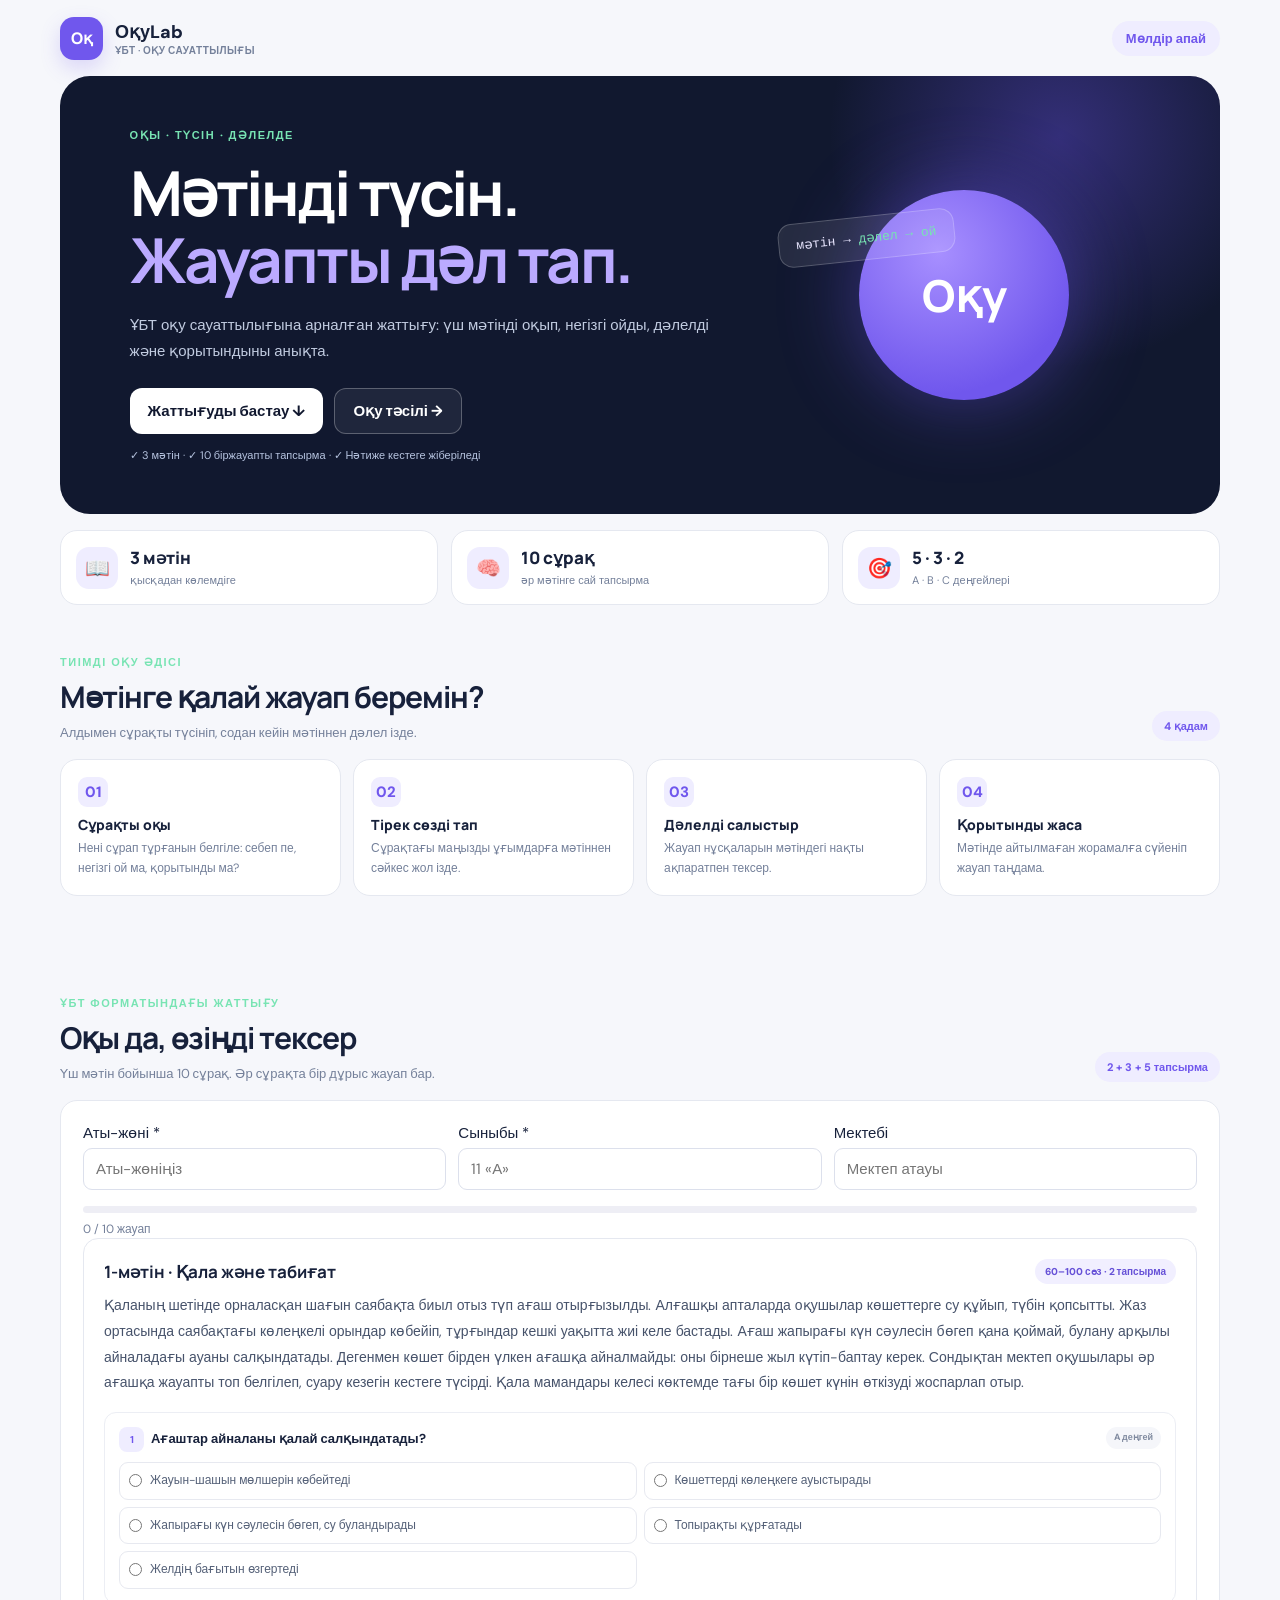
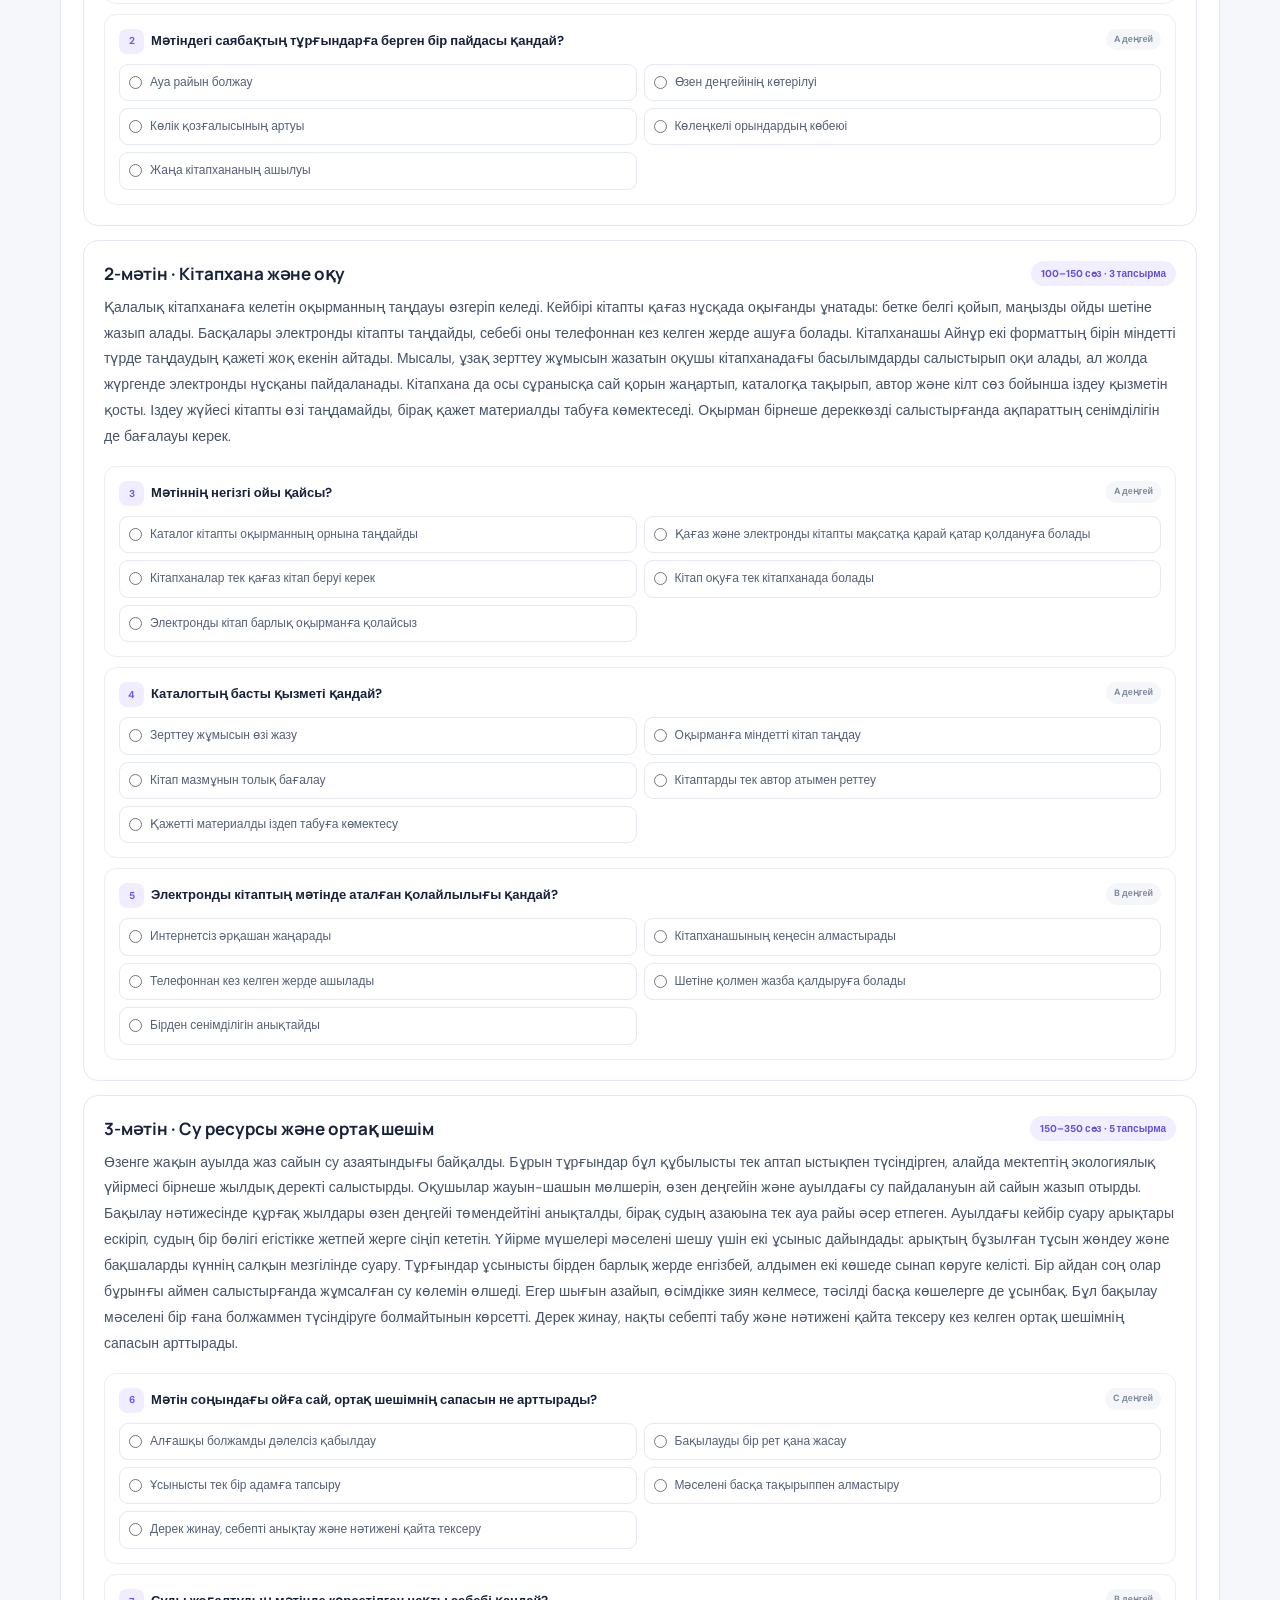
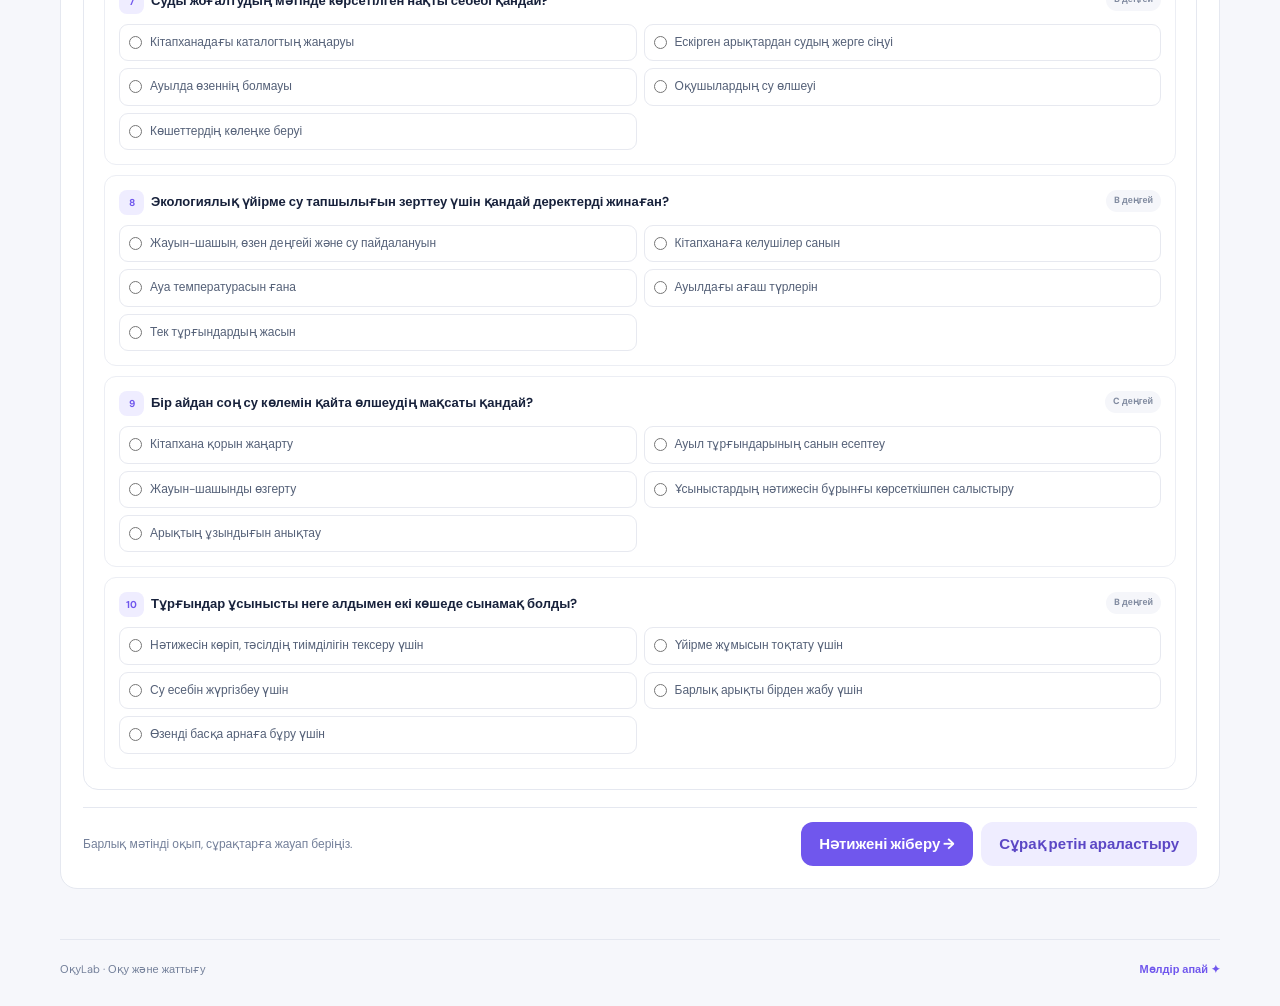
==== oku-sauattylygy/index.html @ bc7b70bd "Add a separate reading literacy prep page" ====
<!doctype html>
<html lang="kk">
<head>
<meta charset="utf-8"><meta name="viewport" content="width=device-width,initial-scale=1">
<meta name="theme-color" content="#11182f">
<title>ОқуLab — Оқу сауаттылығы</title>
<style>
@import url('https://fonts.googleapis.com/css2?family=DM+Sans:wght@400;500;600;700&family=Manrope:wght@500;600;700;800&display=swap');
:root{--ink:#17213b;--muted:#74809a;--purple:#7057ed;--lav:#bbaaff;--mint:#78e4b3;--dark:#11182f;--line:#e5e8f0;--bg:#f6f7fb;--white:#fff}
*{box-sizing:border-box}html{scroll-behavior:smooth;scroll-padding-top:85px}body{margin:0;background:var(--bg);color:var(--ink);font:15px 'DM Sans',Arial,sans-serif}button,input{font:inherit}button{cursor:pointer}.wrap{width:min(1160px,calc(100% - 36px));margin:auto}
header{height:76px;display:flex;align-items:center;justify-content:space-between;gap:20px}.brand{display:flex;align-items:center;gap:12px;font-weight:800;font-size:18px}.brand-mark{width:43px;height:43px;display:grid;place-items:center;border-radius:14px;background:var(--purple);color:white;font:800 16px Manrope;box-shadow:0 8px 20px #7057ed35}.brand small{display:block;color:var(--muted);font-size:10px;font-weight:600;letter-spacing:.5px}.teacher{color:var(--purple);font-weight:800;font-size:13px;padding:9px 14px;border-radius:24px;background:#efedff}
.hero{background:var(--dark);color:white;border-radius:30px;padding:52px 6%;display:grid;grid-template-columns:1.25fr .75fr;gap:28px;align-items:center;overflow:hidden;position:relative}.hero:after{content:"";position:absolute;right:-80px;top:-180px;width:480px;height:480px;border-radius:50%;background:radial-gradient(circle,#6851e666,transparent 68%)}.eyebrow{font-size:11px;font-weight:800;letter-spacing:1.5px;color:var(--mint)}h1,h2,h3,h4{font-family:Manrope,Arial,sans-serif}h1{font-size:clamp(38px,5vw,62px);line-height:1.08;letter-spacing:-2.5px;margin:18px 0}h1 em{font-style:normal;color:var(--lav)}.hero p{max-width:600px;color:#c1cbe0;line-height:1.75}.hero-art{position:relative;z-index:1;min-height:225px;display:grid;place-items:center}.orb{width:210px;height:210px;border-radius:50%;background:radial-gradient(circle at 38% 30%,#a78fff,#7057ed 72%);box-shadow:0 0 80px #7057ed77;display:grid;place-items:center;color:white;font:800 44px Manrope}.code-note{position:absolute;left:0;top:15%;padding:13px 17px;border:1px solid #ffffff35;background:#ffffff17;border-radius:14px;color:#e9e6ff;font:13px monospace;transform:rotate(-6deg)}.code-note span{color:var(--mint)}.btn{display:inline-flex;align-items:center;justify-content:center;border:0;border-radius:12px;padding:12px 18px;background:var(--purple);color:white;font-weight:800;text-decoration:none;transition:transform .15s}.btn:hover{transform:translateY(-2px)}.btn.light{background:white;color:var(--dark)}.btn.ghost{background:#ffffff10;border:1px solid #ffffff45;color:white}.hero-actions{display:flex;gap:11px;flex-wrap:wrap;margin:24px 0 14px}.hero-note{font-size:11px;color:#b6c3df}
.metrics{display:grid;grid-template-columns:repeat(3,1fr);gap:13px;margin:16px auto 0}.metric,.card{background:white;border:1px solid var(--line);border-radius:17px}.metric{display:flex;gap:12px;align-items:center;padding:15px}.metric-icon{width:42px;height:42px;display:grid;place-items:center;border-radius:13px;background:#efedff;font-size:20px}.metric b{display:block;font:800 17px Manrope}.metric small{color:var(--muted);font-size:11px}
.section{padding:50px 0}.section-head{display:flex;justify-content:space-between;align-items:end;gap:20px;margin-bottom:18px}.section-head h2{font-size:30px;letter-spacing:-1px;margin:7px 0}.section-head p{margin:0;color:var(--muted);font-size:13px}.pill{background:#efedff;color:var(--purple);padding:8px 12px;border-radius:22px;font-size:11px;font-weight:800;white-space:nowrap}
.strategy{display:grid;grid-template-columns:repeat(4,1fr);gap:12px}.strategy-card{padding:17px}.strategy-card b{display:block;font:800 14px Manrope;margin:8px 0 5px}.strategy-card p{margin:0;color:var(--muted);font-size:12px;line-height:1.6}.strategy-num{width:30px;height:30px;display:grid;place-items:center;border-radius:9px;background:#efedff;color:var(--purple);font-weight:800}
.student-form{display:grid;grid-template-columns:1fr 1fr 1fr;gap:12px;margin:0 0 16px}.student label{font-size:11px;font-weight:700;color:#707b91}.student input{display:block;width:100%;margin-top:5px;border:1px solid #dce0ec;border-radius:9px;padding:10px 12px;background:white;color:var(--ink)}
.test-card{padding:22px}.passage{margin:0 0 14px;padding:20px;border:1px solid var(--line);border-radius:15px;background:#fff}.passage-head{display:flex;align-items:center;justify-content:space-between;gap:10px;margin-bottom:9px}.passage h3{font-size:17px;margin:0}.passage-tag{background:#f1efff;color:#6651d7;border-radius:20px;padding:6px 10px;font-size:10px;font-weight:800;white-space:nowrap}.passage-text{font-size:14px;line-height:1.85;color:#47536b;margin:0 0 16px}.q-list{display:grid;gap:10px}.question{border:1px solid #eceef4;border-radius:12px;padding:14px}.q-title{font-size:13px;line-height:1.55;font-weight:700;margin:0 0 10px}.q-number{display:inline-grid;place-items:center;width:25px;height:25px;border-radius:8px;background:#efedff;color:var(--purple);font-size:10px;margin-right:7px}.level{float:right;background:#f5f6fa;color:#818ba0;padding:4px 8px;border-radius:14px;font-size:9px;font-weight:800}.options{display:grid;grid-template-columns:1fr 1fr;gap:7px}.option{display:flex;align-items:flex-start;gap:8px;border:1px solid #e7e9f0;border-radius:9px;padding:9px;color:#556178;font-size:12px;line-height:1.45;cursor:pointer}.option input{accent-color:var(--purple);margin:2px 0 0}.option:has(input:checked){background:#f4f1ff;border-color:#bdb1ff;color:#4e3bbb}.question.correct{border-color:#8cd3ad}.question.wrong{border-color:#e3a1aa}.feedback{margin:10px 0 0 33px;padding:9px 11px;border-radius:8px;background:#f7f8fc;color:#66728a;font-size:11px;line-height:1.6}
.progress-track{height:7px;background:#eeeef5;border-radius:9px;overflow:hidden;margin:12px 0 7px}.progress-fill{height:100%;width:0;background:linear-gradient(90deg,var(--purple),#b59cff);transition:width .2s}.quiz-actions{display:flex;align-items:center;justify-content:space-between;gap:12px;margin-top:17px;padding-top:14px;border-top:1px solid var(--line)}.status{font-size:12px;color:var(--muted);line-height:1.5}.status.error{color:#bb4357}.status.success{color:#16825c}.result{margin-top:15px;background:#f1efff;padding:16px;border-radius:12px}.result strong{font:800 24px Manrope;color:#5b47c5}.footer{padding:22px 0 30px;border-top:1px solid var(--line);display:flex;justify-content:space-between;gap:12px;color:var(--muted);font-size:11px}.footer strong{color:var(--purple)}
@media(max-width:760px){.wrap{width:calc(100% - 28px)}header{height:66px}.hero{grid-template-columns:1fr;padding:32px 23px 22px;border-radius:23px;gap:5px}.hero h1{font-size:42px;letter-spacing:-1.5px}.hero-art{min-height:150px}.orb{width:140px;height:140px;font-size:35px}.code-note{left:4%;top:8%;font-size:11px}.metrics{grid-template-columns:1fr;gap:8px}.metric{padding:12px}.section{padding:36px 0}.section-head{align-items:start;flex-direction:column;gap:8px}.section-head h2{font-size:25px}.strategy{grid-template-columns:1fr 1fr}.student-form{grid-template-columns:1fr}.test-card{padding:13px}.passage{padding:14px}.options{grid-template-columns:1fr}.quiz-actions{align-items:stretch;flex-direction:column}.quiz-actions .btn{width:100%}.footer{font-size:10px}}
</style>
</head>
<body><div class="wrap">
<header><div class="brand"><span class="brand-mark">Оқ</span><span>ОқуLab<small>ҰБТ · ОҚУ САУАТТЫЛЫҒЫ</small></span></div><span class="teacher">Мөлдір апай</span></header>
<main>
<section class="hero"><div><div class="eyebrow">ОҚЫ · ТҮСІН · ДӘЛЕЛДЕ</div><h1>Мәтінді түсін.<br><em>Жауапты дәл тап.</em></h1><p>ҰБТ оқу сауаттылығына арналған жаттығу: үш мәтінді оқып, негізгі ойды, дәлелді және қорытындыны анықта.</p><div class="hero-actions"><a class="btn light" href="#practice">Жаттығуды бастау ↓</a><a class="btn ghost" href="#strategy">Оқу тәсілі →</a></div><div class="hero-note">✓ 3 мәтін · ✓ 10 біржауапты тапсырма · ✓ Нәтиже кестеге жіберіледі</div></div><div class="hero-art" aria-hidden="true"><div class="orb">Оқу</div><div class="code-note">мәтін → <span>дәлел → ой</span></div></div></section>
<section class="metrics"><div class="metric"><span class="metric-icon">📖</span><div><b>3 мәтін</b><small>қысқадан көлемдіге</small></div></div><div class="metric"><span class="metric-icon">🧠</span><div><b>10 сұрақ</b><small>әр мәтінге сай тапсырма</small></div></div><div class="metric"><span class="metric-icon">🎯</span><div><b>5 · 3 · 2</b><small>A · B · C деңгейлері</small></div></div></section>
<section class="section" id="strategy"><div class="section-head"><div><div class="eyebrow">ТИІМДІ ОҚУ ӘДІСІ</div><h2>Мәтінге қалай жауап беремін?</h2><p>Алдымен сұрақты түсініп, содан кейін мәтіннен дәлел ізде.</p></div><span class="pill">4 қадам</span></div><div class="strategy"><article class="card strategy-card"><span class="strategy-num">01</span><b>Сұрақты оқы</b><p>Нені сұрап тұрғанын белгіле: себеп пе, негізгі ой ма, қорытынды ма?</p></article><article class="card strategy-card"><span class="strategy-num">02</span><b>Тірек сөзді тап</b><p>Сұрақтағы маңызды ұғымдарға мәтіннен сәйкес жол ізде.</p></article><article class="card strategy-card"><span class="strategy-num">03</span><b>Дәлелді салыстыр</b><p>Жауап нұсқаларын мәтіндегі нақты ақпаратпен тексер.</p></article><article class="card strategy-card"><span class="strategy-num">04</span><b>Қорытынды жаса</b><p>Мәтінде айтылмаған жорамалға сүйеніп жауап таңдама.</p></article></div></section>
<section class="section" id="practice"><div class="section-head"><div><div class="eyebrow">ҰБТ ФОРМАТЫНДАҒЫ ЖАТТЫҒУ</div><h2>Оқы да, өзіңді тексер</h2><p>Үш мәтін бойынша 10 сұрақ. Әр сұрақта бір дұрыс жауап бар.</p></div><span class="pill">2 + 3 + 5 тапсырма</span></div>
<div class="card test-card"><div class="student-form"><label class="student">Аты-жөні *<input id="student-name" placeholder="Аты-жөніңіз" autocomplete="name"></label><label class="student">Сыныбы *<input id="student-class" placeholder="11 «А»"></label><label class="student">Мектебі<input id="student-school" placeholder="Мектеп атауы"></label></div><div class="progress-track"><div class="progress-fill" id="progress"></div></div><div class="status" id="progress-label">0 / 10 жауап</div><div id="passages"></div><div class="quiz-actions"><div class="status" id="status">Барлық мәтінді оқып, сұрақтарға жауап беріңіз.</div><div style="display:flex;gap:8px;flex-wrap:wrap"><button class="btn" id="submit">Нәтижені жіберу →</button><button class="btn" id="new-version" style="background:#efedff;color:#5b47c5">Сұрақ ретін араластыру</button></div></div><div class="result" id="result" hidden></div></div></section>
</main><footer class="footer"><span>ОқуLab · Оқу және жаттығу</span><strong>Мөлдір апай ✦</strong></footer>
</div>
<script>
const WEB_APP_URL="https://script.google.com/macros/s/AKfycbxjf3YQZKInK4iXIGwNu0YBf8q5UrCsS0GgZFCSU4phKH71pPaY44_cF8Yo7GCppw3dcA/exec";
const passages=[
 {title:"1-мәтін · Қала және табиғат",tag:"60–100 сөз · 2 тапсырма",text:"Қаланың шетінде орналасқан шағын саябақта биыл отыз түп ағаш отырғызылды. Алғашқы апталарда оқушылар көшеттерге су құйып, түбін қопсытты. Жаз ортасында саябақтағы көлеңкелі орындар көбейіп, тұрғындар кешкі уақытта жиі келе бастады. Ағаш жапырағы күн сәулесін бөгеп қана қоймай, булану арқылы айналадағы ауаны салқындатады. Дегенмен көшет бірден үлкен ағашқа айналмайды: оны бірнеше жыл күтіп-баптау керек. Сондықтан мектеп оқушылары әр ағашқа жауапты топ белгілеп, суару кезегін кестеге түсірді. Қала мамандары келесі көктемде тағы бір көшет күнін өткізуді жоспарлап отыр."},
 {title:"2-мәтін · Кітапхана және оқу",tag:"100–150 сөз · 3 тапсырма",text:"Қалалық кітапханаға келетін оқырманның таңдауы өзгеріп келеді. Кейбірі кітапты қағаз нұсқада оқығанды ұнатады: бетке белгі қойып, маңызды ойды шетіне жазып алады. Басқалары электронды кітапты таңдайды, себебі оны телефоннан кез келген жерде ашуға болады. Кітапханашы Айнұр екі форматтың бірін міндетті түрде таңдаудың қажеті жоқ екенін айтады. Мысалы, ұзақ зерттеу жұмысын жазатын оқушы кітапханадағы басылымдарды салыстырып оқи алады, ал жолда жүргенде электронды нұсқаны пайдаланады. Кітапхана да осы сұранысқа сай қорын жаңартып, каталогқа тақырып, автор және кілт сөз бойынша іздеу қызметін қосты. Іздеу жүйесі кітапты өзі таңдамайды, бірақ қажет материалды табуға көмектеседі. Оқырман бірнеше дереккөзді салыстырғанда ақпараттың сенімділігін де бағалауы керек."},
 {title:"3-мәтін · Су ресурсы және ортақ шешім",tag:"150–350 сөз · 5 тапсырма",text:"Өзенге жақын ауылда жаз сайын су азаятындығы байқалды. Бұрын тұрғындар бұл құбылысты тек аптап ыстықпен түсіндірген, алайда мектептің экологиялық үйірмесі бірнеше жылдық деректі салыстырды. Оқушылар жауын-шашын мөлшерін, өзен деңгейін және ауылдағы су пайдалануын ай сайын жазып отырды. Бақылау нәтижесінде құрғақ жылдары өзен деңгейі төмендейтіні анықталды, бірақ судың азаюына тек ауа райы әсер етпеген. Ауылдағы кейбір суару арықтары ескіріп, судың бір бөлігі егістікке жетпей жерге сіңіп кететін. Үйірме мүшелері мәселені шешу үшін екі ұсыныс дайындады: арықтың бұзылған тұсын жөндеу және бақшаларды күннің салқын мезгілінде суару. Тұрғындар ұсынысты бірден барлық жерде енгізбей, алдымен екі көшеде сынап көруге келісті. Бір айдан соң олар бұрынғы аймен салыстырғанда жұмсалған су көлемін өлшеді. Егер шығын азайып, өсімдікке зиян келмесе, тәсілді басқа көшелерге де ұсынбақ. Бұл бақылау мәселені бір ғана болжаммен түсіндіруге болмайтынын көрсетті. Дерек жинау, нақты себепті табу және нәтижені қайта тексеру кез келген ортақ шешімнің сапасын арттырады."}
];
const questions=[
 {p:0,level:"A",q:"Мәтіндегі саябақтың тұрғындарға берген бір пайдасы қандай?",o:["Көлеңкелі орындардың көбеюі","Жаңа кітапхананың ашылуы","Көлік қозғалысының артуы","Өзен деңгейінің көтерілуі","Ауа райын болжау"],a:0,e:"Мәтінде жаз ортасында көлеңкелі орындар көбейіп, тұрғындар саябаққа жиі келе бастағаны айтылған."},
 {p:0,level:"A",q:"Ағаштар айналаны қалай салқындатады?",o:["Жапырағы күн сәулесін бөгеп, су буландырады","Топырақты құрғатады","Желдің бағытын өзгертеді","Көшеттерді көлеңкеге ауыстырады","Жауын-шашын мөлшерін көбейтеді"],a:0,e:"Мәтінде жапырақ күн сәулесін бөгейтіні және булану арқылы ауаны салқындататыны берілген."},
 {p:1,level:"A",q:"Мәтіннің негізгі ойы қайсы?",o:["Кітапханалар тек қағаз кітап беруі керек","Қағаз және электронды кітапты мақсатқа қарай қатар қолдануға болады","Электронды кітап барлық оқырманға қолайсыз","Каталог кітапты оқырманның орнына таңдайды","Кітап оқуға тек кітапханада болады"],a:1,e:"Мәтін екі форматтың артықшылығын атап, оларды жағдайға қарай бірге қолдануды ұсынады."},
 {p:1,level:"B",q:"Электронды кітаптың мәтінде аталған қолайлылығы қандай?",o:["Телефоннан кез келген жерде ашылады","Шетіне қолмен жазба қалдыруға болады","Кітапханашының кеңесін алмастырады","Интернетсіз әрқашан жаңарады","Бірден сенімділігін анықтайды"],a:0,e:"Электронды кітапты телефоннан кез келген жерде ашуға болатыны айтылған."},
 {p:1,level:"A",q:"Каталогтың басты қызметі қандай?",o:["Қажетті материалды іздеп табуға көмектесу","Кітап мазмұнын толық бағалау","Оқырманға міндетті кітап таңдау","Зерттеу жұмысын өзі жазу","Кітаптарды тек автор атымен реттеу"],a:0,e:"Каталог тақырып, автор және кілт сөз арқылы материалды табуға көмектеседі."},
 {p:2,level:"B",q:"Экологиялық үйірме су тапшылығын зерттеу үшін қандай деректерді жинаған?",o:["Жауын-шашын, өзен деңгейі және су пайдалануын","Тек тұрғындардың жасын","Кітапханаға келушілер санын","Ауа температурасын ғана","Ауылдағы ағаш түрлерін"],a:0,e:"Оқушылар үш көрсеткішті ай сайын тіркеген: жауын-шашын, өзен деңгейі, су пайдалану."},
 {p:2,level:"B",q:"Суды жоғалтудың мәтінде көрсетілген нақты себебі қандай?",o:["Ескірген арықтардан судың жерге сіңуі","Ауылда өзеннің болмауы","Кітапханадағы каталогтың жаңаруы","Оқушылардың су өлшеуі","Көшеттердің көлеңке беруі"],a:0,e:"Кейбір арықтар ескіріп, судың бір бөлігі егістікке жетпей жерге сіңген."},
 {p:2,level:"B",q:"Тұрғындар ұсынысты неге алдымен екі көшеде сынамақ болды?",o:["Нәтижесін көріп, тәсілдің тиімділігін тексеру үшін","Барлық арықты бірден жабу үшін","Өзенді басқа арнаға бұру үшін","Су есебін жүргізбеу үшін","Үйірме жұмысын тоқтату үшін"],a:0,e:"Шектеулі жерде сынау ұсыныстың су шығынына және өсімдікке әсерін байқауға мүмкіндік береді."},
 {p:2,level:"C",q:"Бір айдан соң су көлемін қайта өлшеудің мақсаты қандай?",o:["Ұсыныстардың нәтижесін бұрынғы көрсеткішпен салыстыру","Ауыл тұрғындарының санын есептеу","Жауын-шашынды өзгерту","Арықтың ұзындығын анықтау","Кітапхана қорын жаңарту"],a:0,e:"Бұрынғы аймен салыстыру арқылы су үнемдеу тәсілінің нәтижесін бағалайды."},
 {p:2,level:"C",q:"Мәтін соңындағы ойға сай, ортақ шешімнің сапасын не арттырады?",o:["Дерек жинау, себепті анықтау және нәтижені қайта тексеру","Алғашқы болжамды дәлелсіз қабылдау","Ұсынысты тек бір адамға тапсыру","Бақылауды бір рет қана жасау","Мәселені басқа тақырыппен алмастыру"],a:0,e:"Соңғы сөйлемде дерек жинау, себеп табу және нәтижені қайта тексеру шешім сапасын арттыратыны қорытындыланған."}
];
const $=id=>document.getElementById(id);
let activeQuestions=[],answers=Array(10).fill(null),sent=false;
function shuffle(list){const a=list.slice();for(let i=a.length-1;i>0;i--){const j=Math.floor(Math.random()*(i+1));[a[i],a[j]]=[a[j],a[i]]}return a}
function escapeHTML(v){return String(v).replace(/[&<>"']/g,c=>({"&":"&amp;","<":"&lt;",">":"&gt;",'"':"&quot;","'":"&#39;"}[c]))}
function buildTest(){
 sent=false;answers=Array(10).fill(null);
 activeQuestions=[];
passages.forEach((passage,p)=>{const group=shuffle(questions.map((q,index)=>({...q,index})).filter(item=>item.p===p));group.forEach(item=>{const originalCorrect=item.o[item.a],options=shuffle(item.o);activeQuestions.push({...item,options,correct:options.indexOf(originalCorrect)})})});
 const host=$("passages");
 host.innerHTML=passages.map((passage,p)=>{const items=activeQuestions.map((item,index)=>({item,index})).filter(x=>x.item.p===p);
 return '<article class="passage"><div class="passage-head"><h3>'+escapeHTML(passage.title)+'</h3><span class="passage-tag">'+escapeHTML(passage.tag)+'</span></div><p class="passage-text">'+escapeHTML(passage.text)+'</p><div class="q-list">'+items.map(({item,index})=>'<div class="question" data-q="'+index+'"><p class="q-title"><span class="q-number">'+(index+1)+'</span>'+escapeHTML(item.q)+'<span class="level">'+item.level+' деңгей</span></p><div class="options">'+item.options.map((option,j)=>'<label class="option"><input type="radio" name="q'+index+'" value="'+j+'"><span>'+escapeHTML(option)+'</span></label>').join("")+'</div></div>').join("")+'</div></article>'
 }).join("");
 host.addEventListener("change",updateProgress);
 $("progress-label").textContent="0 / 10 жауап";$("progress").style.width="0%";$("result").hidden=true;$("status").className="status";$("status").textContent="Барлық мәтінді оқып, сұрақтарға жауап беріңіз.";const button=$("submit");button.disabled=false;button.textContent="Нәтижені жіберу →"
}
function updateProgress(){answers=activeQuestions.map((_,i)=>{const selected=document.querySelector('input[name="q'+i+'"]:checked');return selected?Number(selected.value):null});const done=answers.filter(x=>x!==null).length;$("progress-label").textContent=done+" / 10 жауап";$("progress").style.width=(done*10)+"%";$("status").textContent=done===10?"Барлық жауап белгіленді. Нәтижені жіберуге болады.":"Жауаптарыңызды таңдаңыз."}
$("submit").onclick=async()=>{if(sent)return;const name=$("student-name").value.trim(),studentClass=$("student-class").value.trim(),school=$("student-school").value.trim(),status=$("status");if(!name||!studentClass){status.className="status error";status.textContent="Аты-жөніңіз бен сыныбыңызды толтырыңыз.";return}if(answers.some(x=>x===null)){status.className="status error";status.textContent="10 сұрақтың бәріне жауап беріңіз.";return}
const score=answers.reduce((sum,value,i)=>sum+(value===activeQuestions[i].correct?1:0),0);
activeQuestions.forEach((q,i)=>{const card=document.querySelector('[data-q="'+i+'"]');const correct=answers[i]===q.correct;card.classList.add(correct?"correct":"wrong");card.querySelectorAll("input").forEach(input=>input.disabled=true);const note=document.createElement("p");note.className="feedback";note.textContent=(correct?"Дұрыс. ":"Дұрыс жауап: "+q.options[q.correct]+". ")+q.e;card.appendChild(note)});
$("result").hidden=false;$("result").innerHTML="<div><strong>"+score+" / 10</strong> дұрыс жауап</div><p>"+escapeHTML(name)+", оқу сауаттылығы бойынша нәтижеңіз есептелді.</p>";
const payload={studentName:name,studentClass:studentClass,school:school,subject:"Оқу сауаттылығы",score:score,total:10,percent:score*10,submittedAt:new Date().toISOString(),answers:answers.map((value,i)=>({question:activeQuestions[i].q,chosen:activeQuestions[i].options[value],correct:activeQuestions[i].options[activeQuestions[i].correct],isCorrect:value===activeQuestions[i].correct}))};
const button=$("submit");button.disabled=true;button.textContent="Жіберілуде…";try{await fetch(WEB_APP_URL,{method:"POST",mode:"no-cors",headers:{"Content-Type":"text/plain;charset=utf-8"},body:JSON.stringify(payload)});sent=true;button.textContent="Жауап жіберілді ✓";status.className="status success";status.textContent="Нәтиже Google кестесіне жіберілді."}catch(error){button.disabled=false;button.textContent="Қайта жіберу →";status.className="status error";status.textContent="Интернетті тексеріп, қайта көріңіз."}
};
$("new-version").onclick=buildTest;buildTest();
</script></body></html>
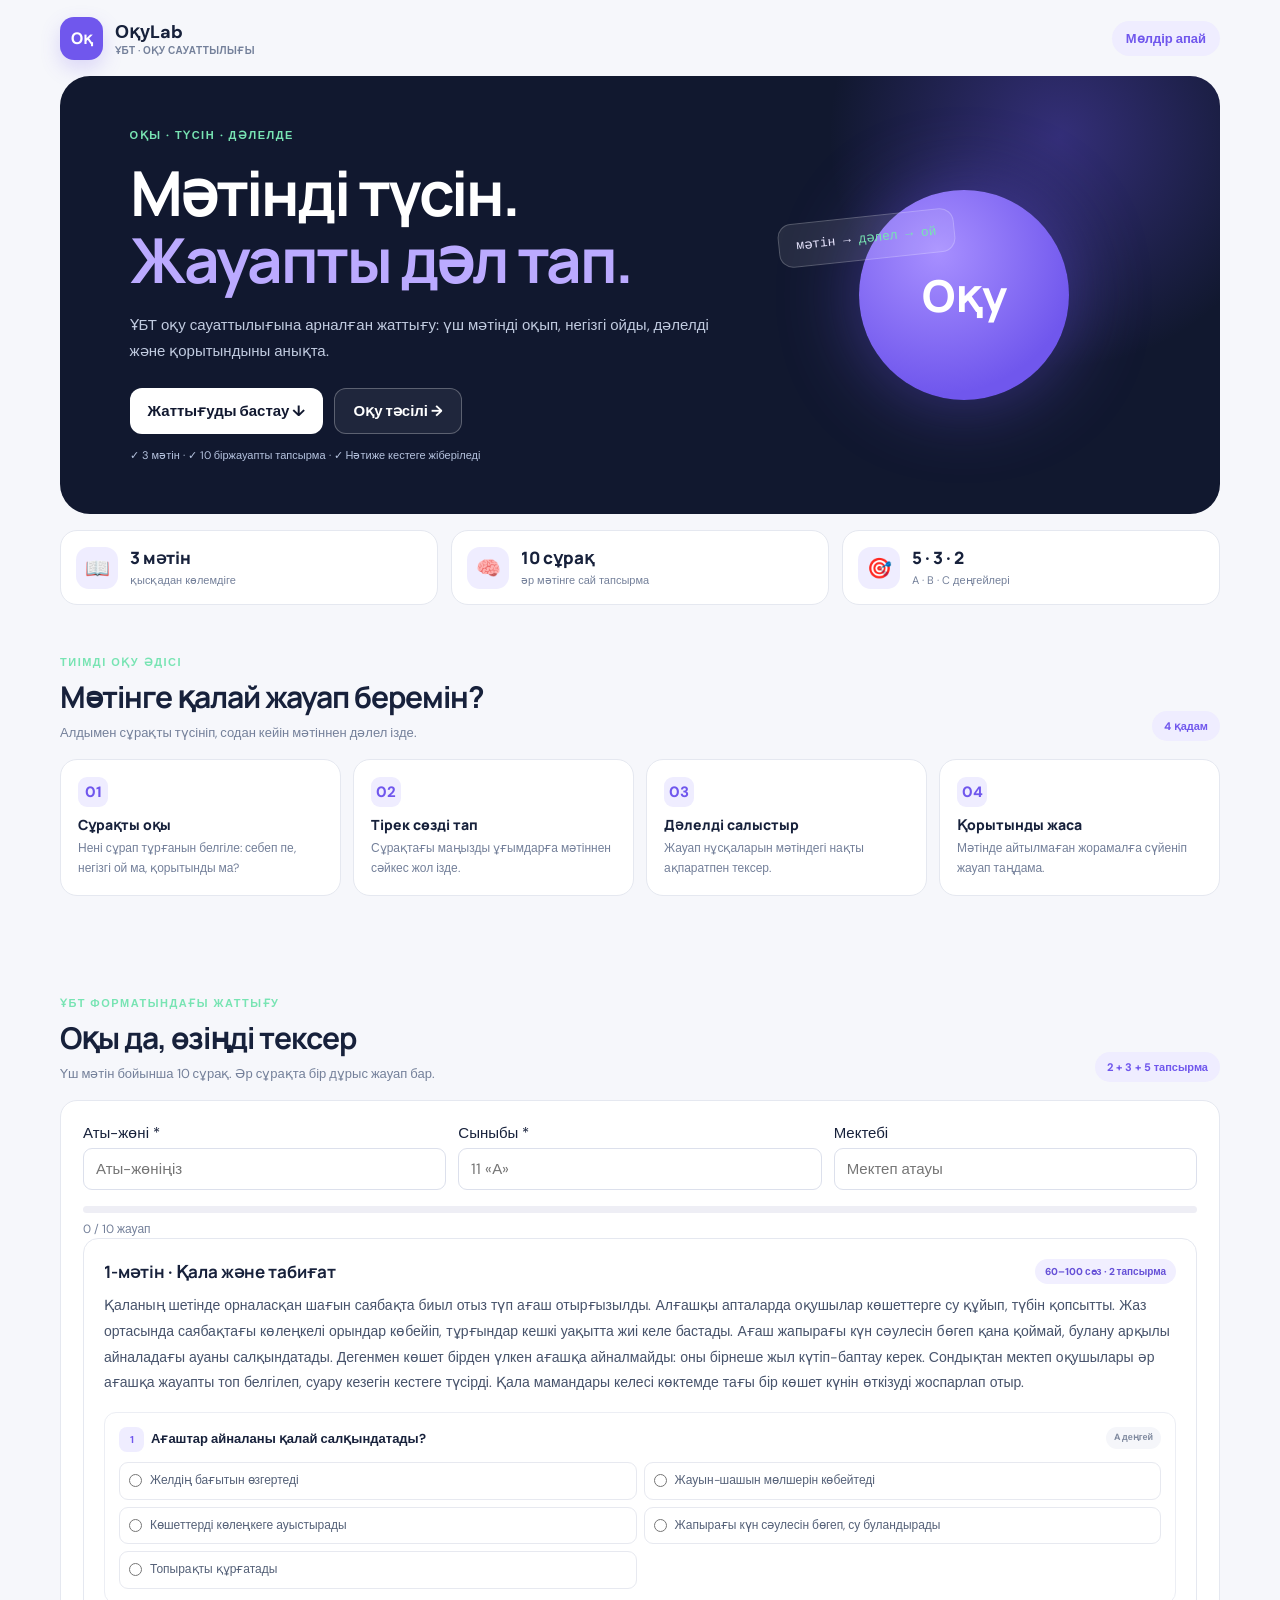
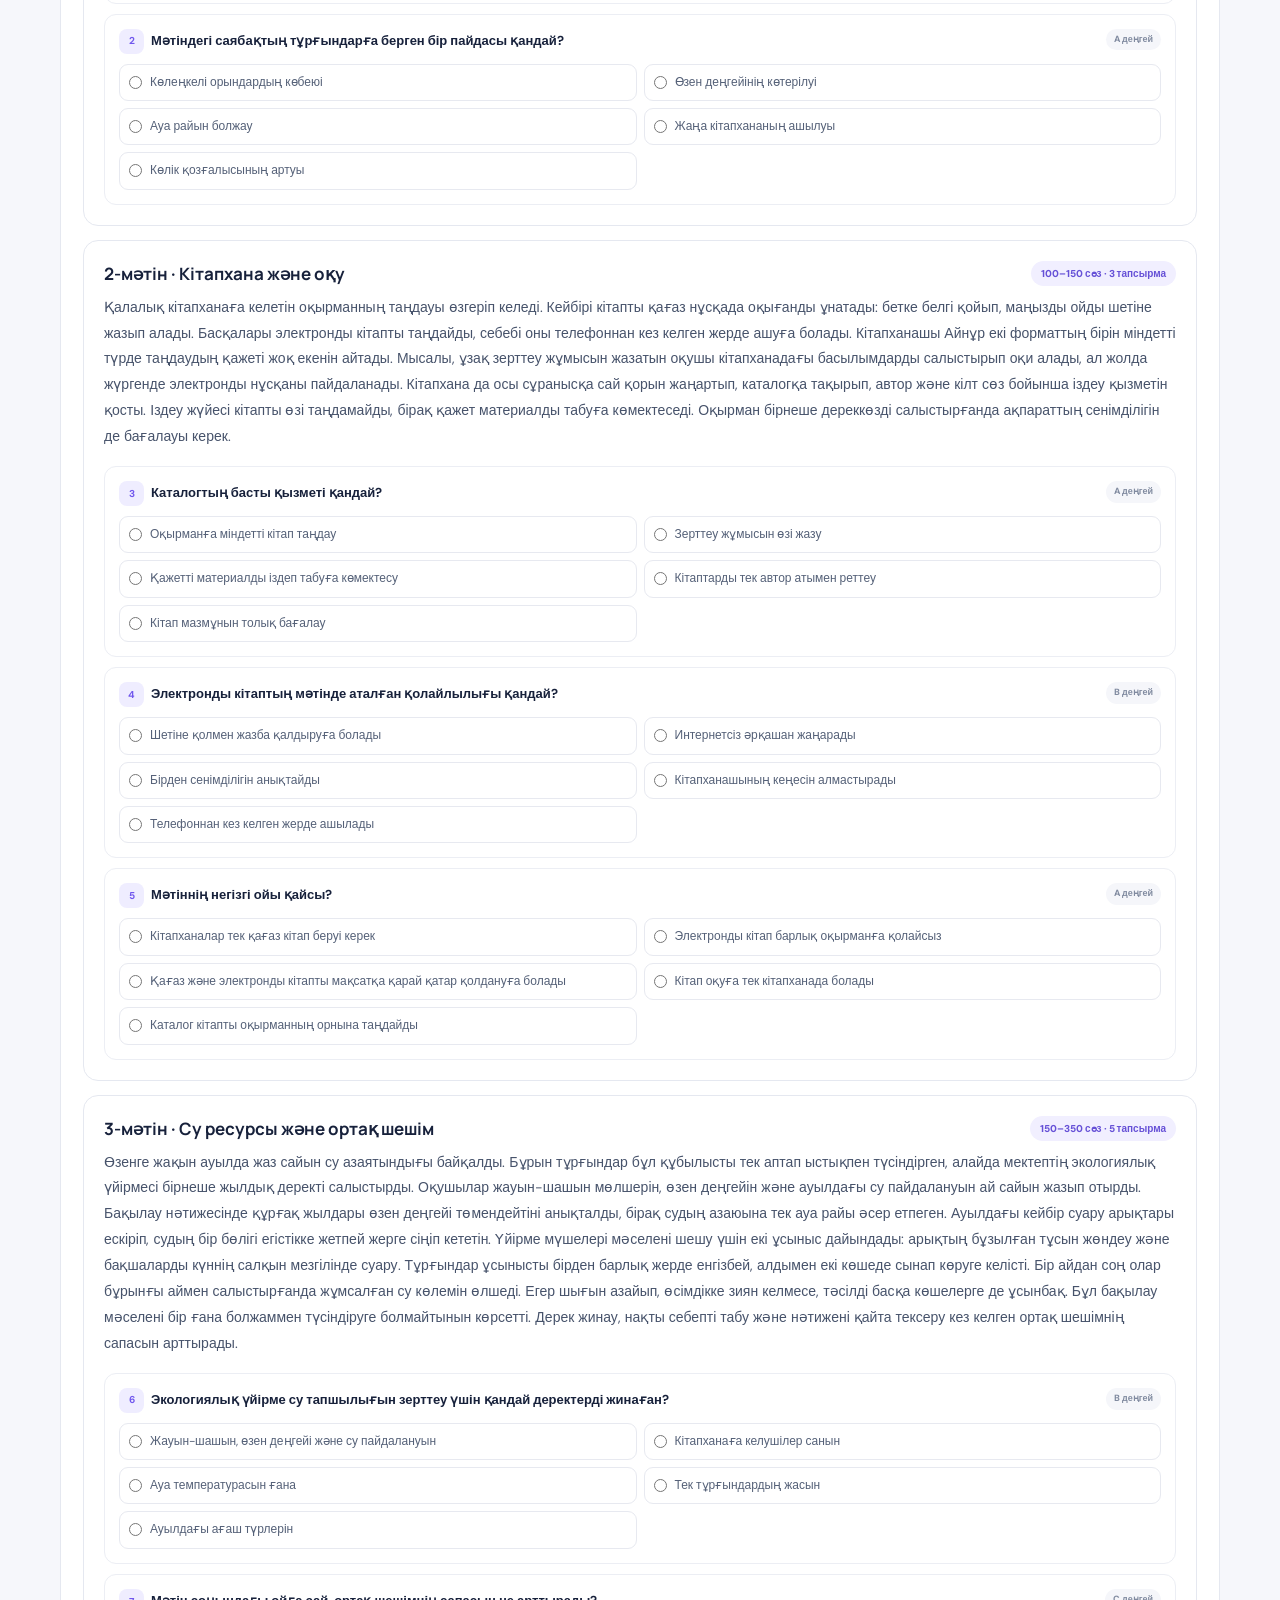
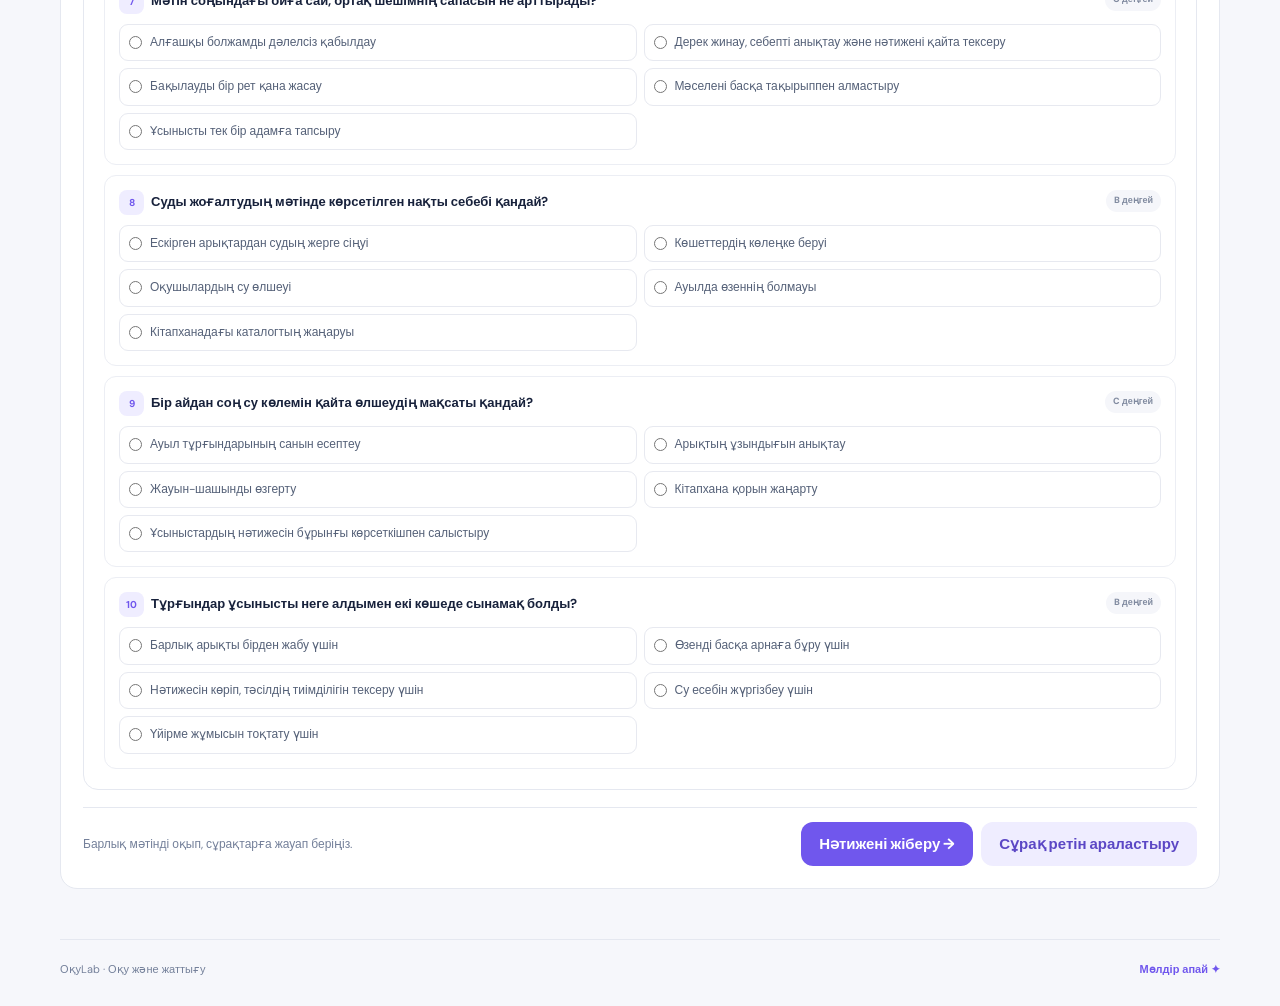
==== commit 011bac4f: "Avoid duplicate answer listeners" ====
--- a/oku-sauattylygy/index.html
+++ b/oku-sauattylygy/index.html
@@ -60,7 +60,7 @@
  host.innerHTML=passages.map((passage,p)=>{const items=activeQuestions.map((item,index)=>({item,index})).filter(x=>x.item.p===p);
  return '<article class="passage"><div class="passage-head"><h3>'+escapeHTML(passage.title)+'</h3><span class="passage-tag">'+escapeHTML(passage.tag)+'</span></div><p class="passage-text">'+escapeHTML(passage.text)+'</p><div class="q-list">'+items.map(({item,index})=>'<div class="question" data-q="'+index+'"><p class="q-title"><span class="q-number">'+(index+1)+'</span>'+escapeHTML(item.q)+'<span class="level">'+item.level+' деңгей</span></p><div class="options">'+item.options.map((option,j)=>'<label class="option"><input type="radio" name="q'+index+'" value="'+j+'"><span>'+escapeHTML(option)+'</span></label>').join("")+'</div></div>').join("")+'</div></article>'
  }).join("");
- host.addEventListener("change",updateProgress);
+ host.onchange=updateProgress;
  $("progress-label").textContent="0 / 10 жауап";$("progress").style.width="0%";$("result").hidden=true;$("status").className="status";$("status").textContent="Барлық мәтінді оқып, сұрақтарға жауап беріңіз.";const button=$("submit");button.disabled=false;button.textContent="Нәтижені жіберу →"
 }
 function updateProgress(){answers=activeQuestions.map((_,i)=>{const selected=document.querySelector('input[name="q'+i+'"]:checked');return selected?Number(selected.value):null});const done=answers.filter(x=>x!==null).length;$("progress-label").textContent=done+" / 10 жауап";$("progress").style.width=(done*10)+"%";$("status").textContent=done===10?"Барлық жауап белгіленді. Нәтижені жіберуге болады.":"Жауаптарыңызды таңдаңыз."}
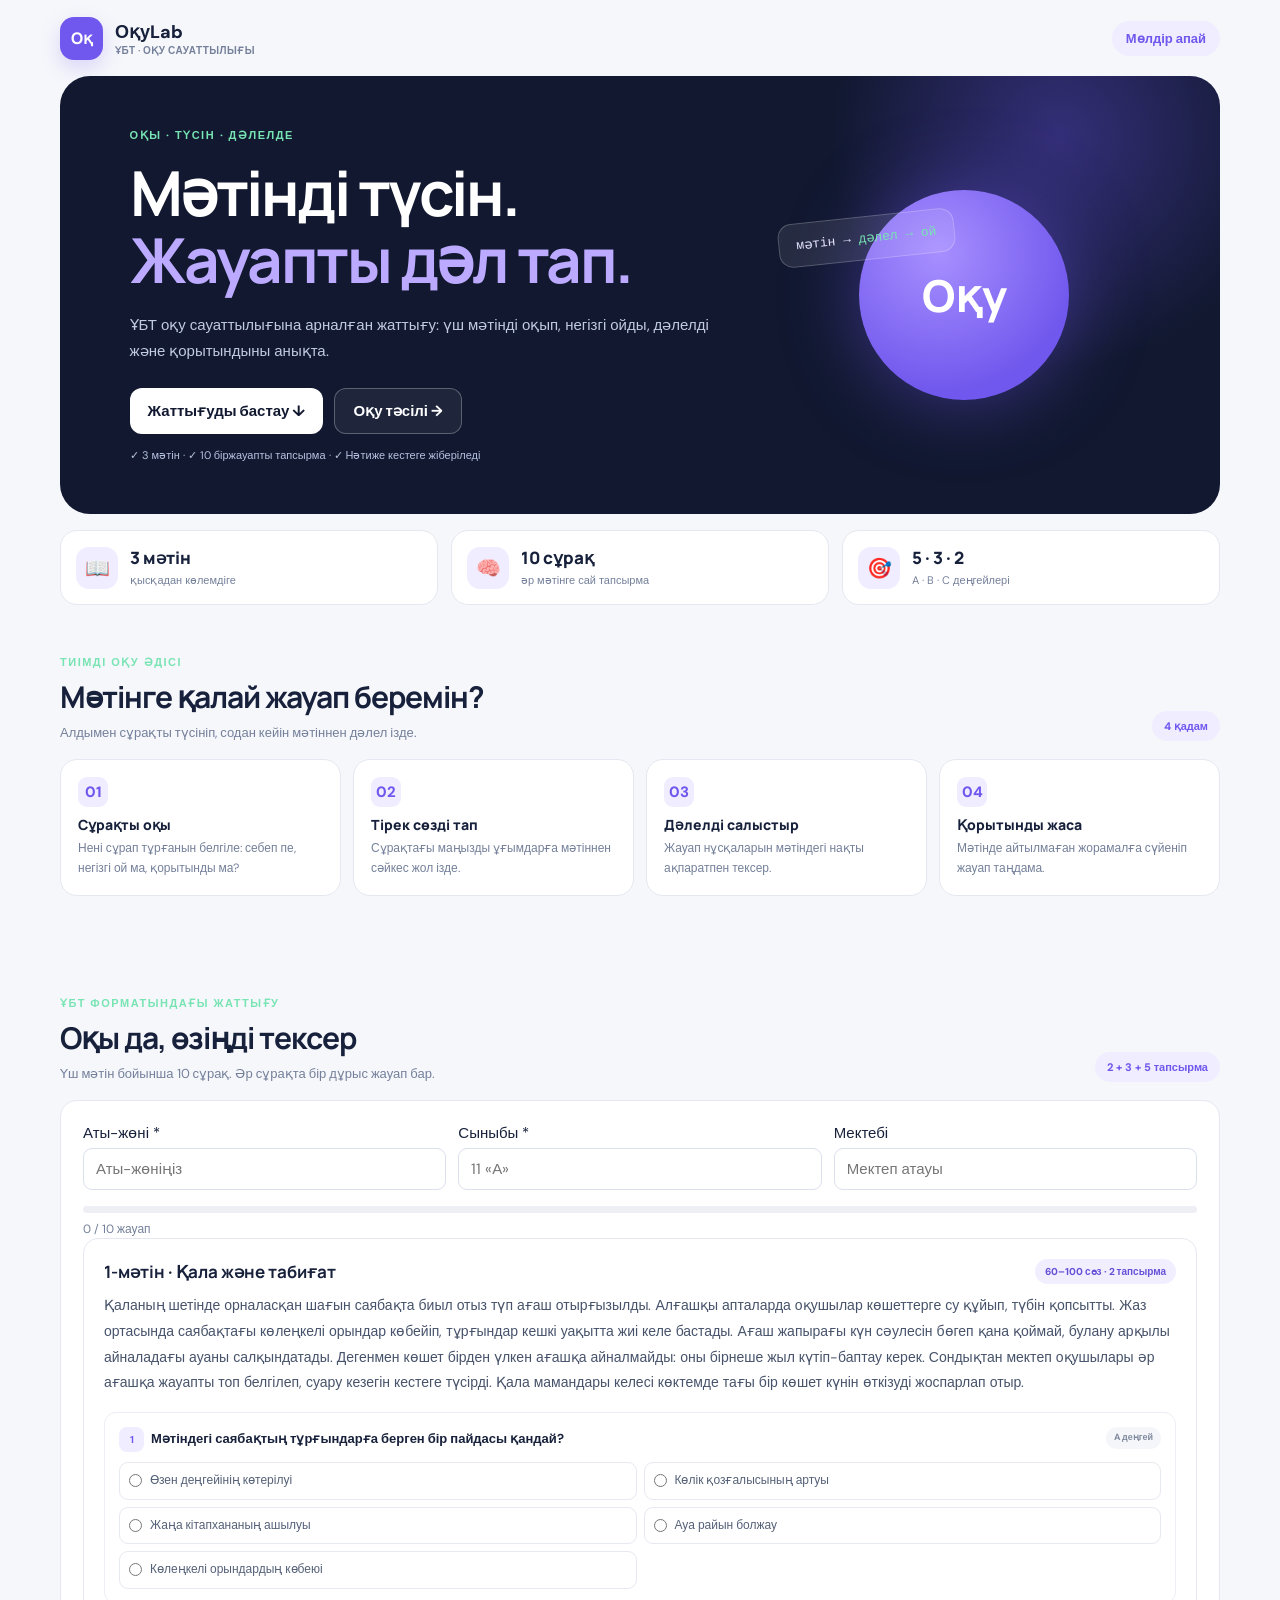
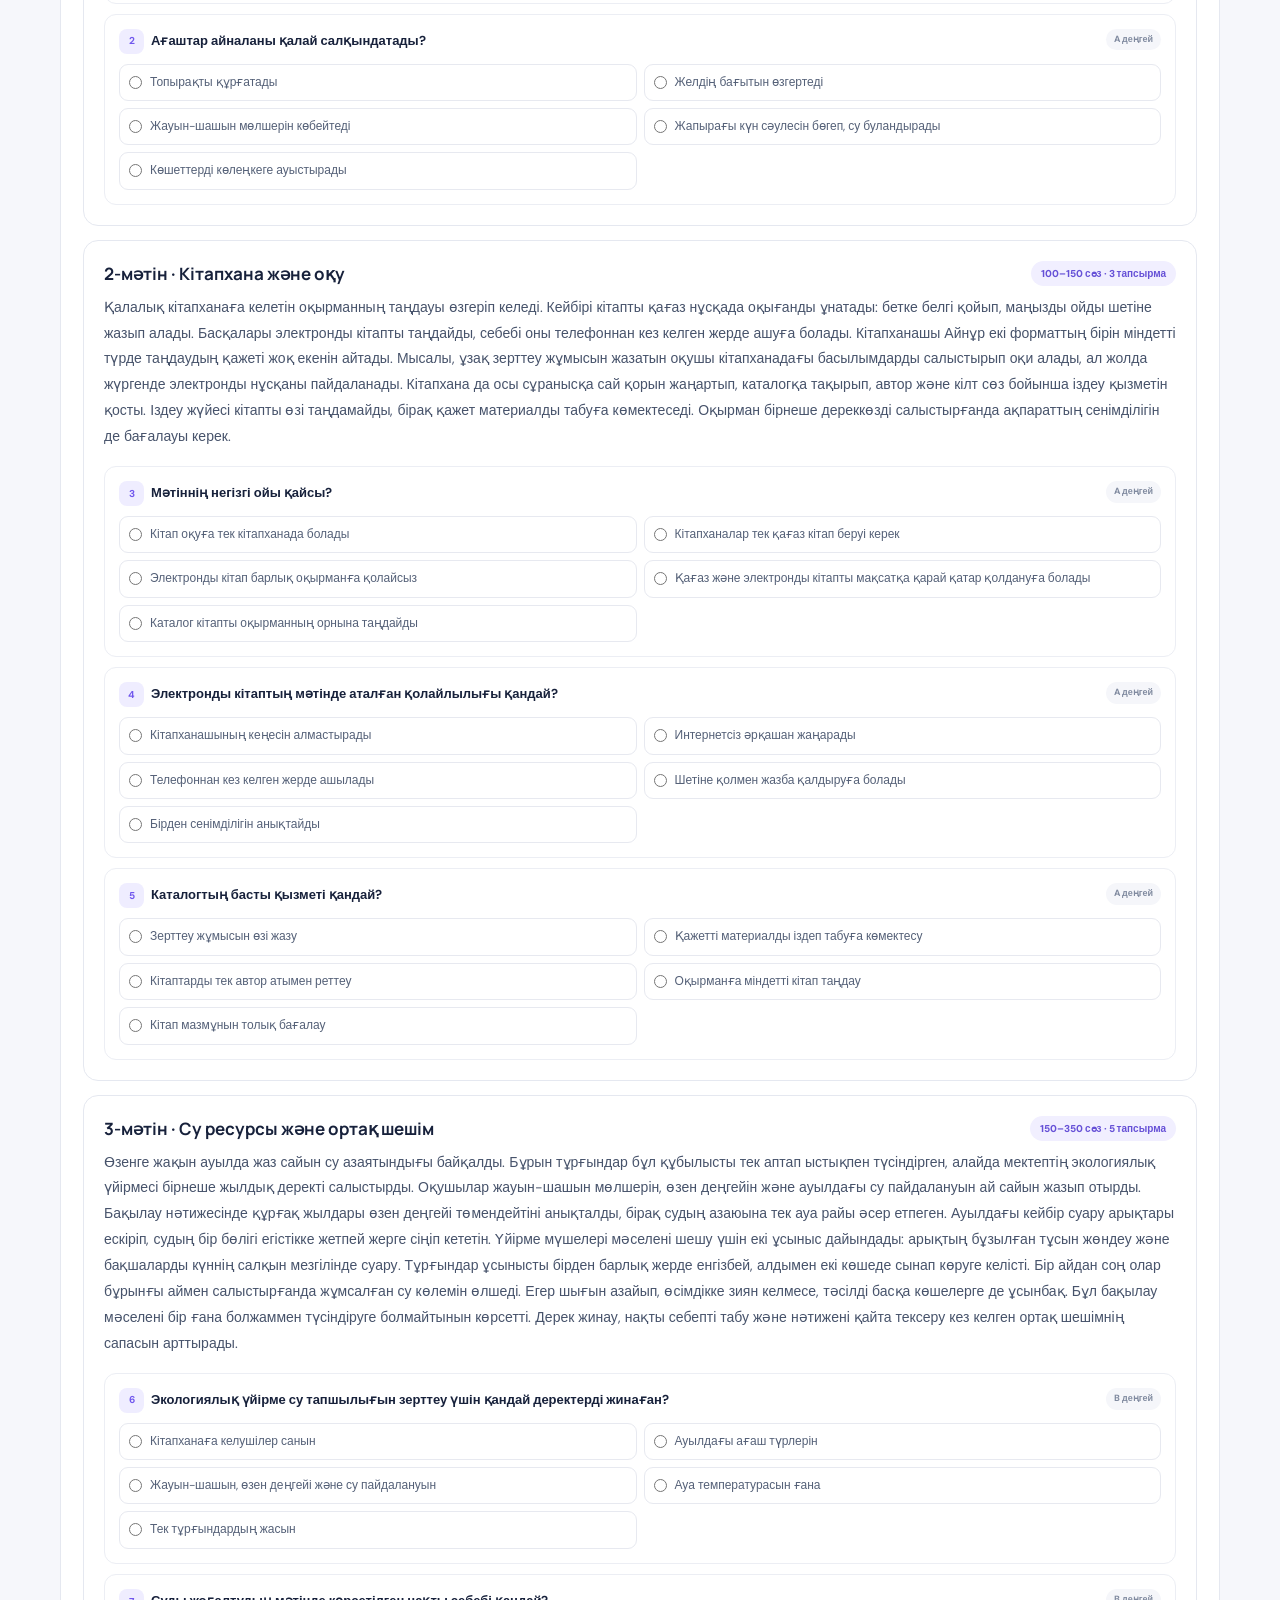
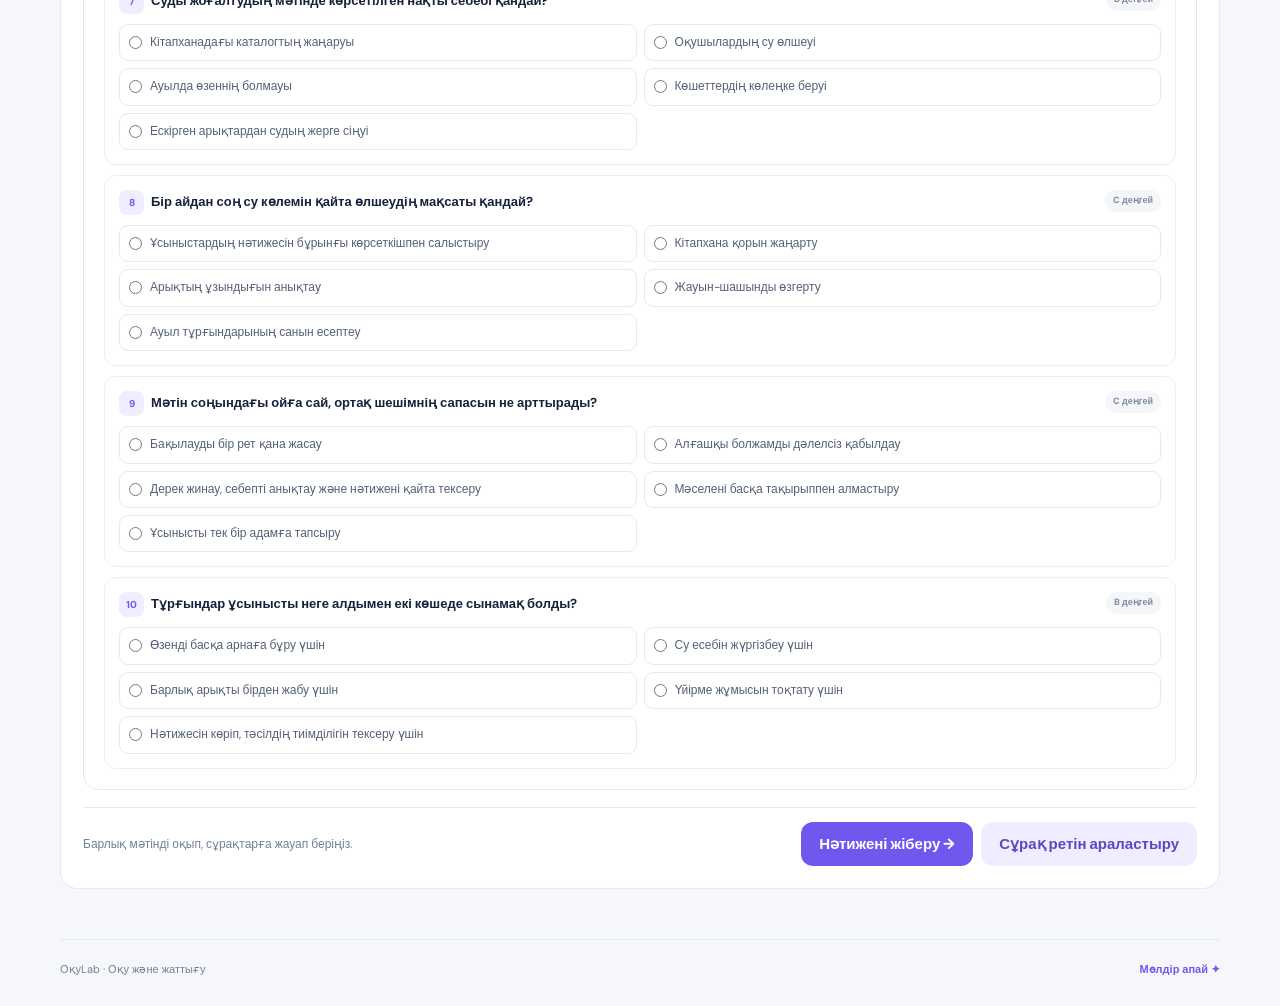
==== commit 3752895e: "Align reading test difficulty distribution" ====
--- a/oku-sauattylygy/index.html
+++ b/oku-sauattylygy/index.html
@@ -40,7 +40,7 @@
  {p:0,level:"A",q:"Мәтіндегі саябақтың тұрғындарға берген бір пайдасы қандай?",o:["Көлеңкелі орындардың көбеюі","Жаңа кітапхананың ашылуы","Көлік қозғалысының артуы","Өзен деңгейінің көтерілуі","Ауа райын болжау"],a:0,e:"Мәтінде жаз ортасында көлеңкелі орындар көбейіп, тұрғындар саябаққа жиі келе бастағаны айтылған."},
  {p:0,level:"A",q:"Ағаштар айналаны қалай салқындатады?",o:["Жапырағы күн сәулесін бөгеп, су буландырады","Топырақты құрғатады","Желдің бағытын өзгертеді","Көшеттерді көлеңкеге ауыстырады","Жауын-шашын мөлшерін көбейтеді"],a:0,e:"Мәтінде жапырақ күн сәулесін бөгейтіні және булану арқылы ауаны салқындататыны берілген."},
  {p:1,level:"A",q:"Мәтіннің негізгі ойы қайсы?",o:["Кітапханалар тек қағаз кітап беруі керек","Қағаз және электронды кітапты мақсатқа қарай қатар қолдануға болады","Электронды кітап барлық оқырманға қолайсыз","Каталог кітапты оқырманның орнына таңдайды","Кітап оқуға тек кітапханада болады"],a:1,e:"Мәтін екі форматтың артықшылығын атап, оларды жағдайға қарай бірге қолдануды ұсынады."},
- {p:1,level:"B",q:"Электронды кітаптың мәтінде аталған қолайлылығы қандай?",o:["Телефоннан кез келген жерде ашылады","Шетіне қолмен жазба қалдыруға болады","Кітапханашының кеңесін алмастырады","Интернетсіз әрқашан жаңарады","Бірден сенімділігін анықтайды"],a:0,e:"Электронды кітапты телефоннан кез келген жерде ашуға болатыны айтылған."},
+ {p:1,level:"A",q:"Электронды кітаптың мәтінде аталған қолайлылығы қандай?",o:["Телефоннан кез келген жерде ашылады","Шетіне қолмен жазба қалдыруға болады","Кітапханашының кеңесін алмастырады","Интернетсіз әрқашан жаңарады","Бірден сенімділігін анықтайды"],a:0,e:"Электронды кітапты телефоннан кез келген жерде ашуға болатыны айтылған."},
  {p:1,level:"A",q:"Каталогтың басты қызметі қандай?",o:["Қажетті материалды іздеп табуға көмектесу","Кітап мазмұнын толық бағалау","Оқырманға міндетті кітап таңдау","Зерттеу жұмысын өзі жазу","Кітаптарды тек автор атымен реттеу"],a:0,e:"Каталог тақырып, автор және кілт сөз арқылы материалды табуға көмектеседі."},
  {p:2,level:"B",q:"Экологиялық үйірме су тапшылығын зерттеу үшін қандай деректерді жинаған?",o:["Жауын-шашын, өзен деңгейі және су пайдалануын","Тек тұрғындардың жасын","Кітапханаға келушілер санын","Ауа температурасын ғана","Ауылдағы ағаш түрлерін"],a:0,e:"Оқушылар үш көрсеткішті ай сайын тіркеген: жауын-шашын, өзен деңгейі, су пайдалану."},
  {p:2,level:"B",q:"Суды жоғалтудың мәтінде көрсетілген нақты себебі қандай?",o:["Ескірген арықтардан судың жерге сіңуі","Ауылда өзеннің болмауы","Кітапханадағы каталогтың жаңаруы","Оқушылардың су өлшеуі","Көшеттердің көлеңке беруі"],a:0,e:"Кейбір арықтар ескіріп, судың бір бөлігі егістікке жетпей жерге сіңген."},
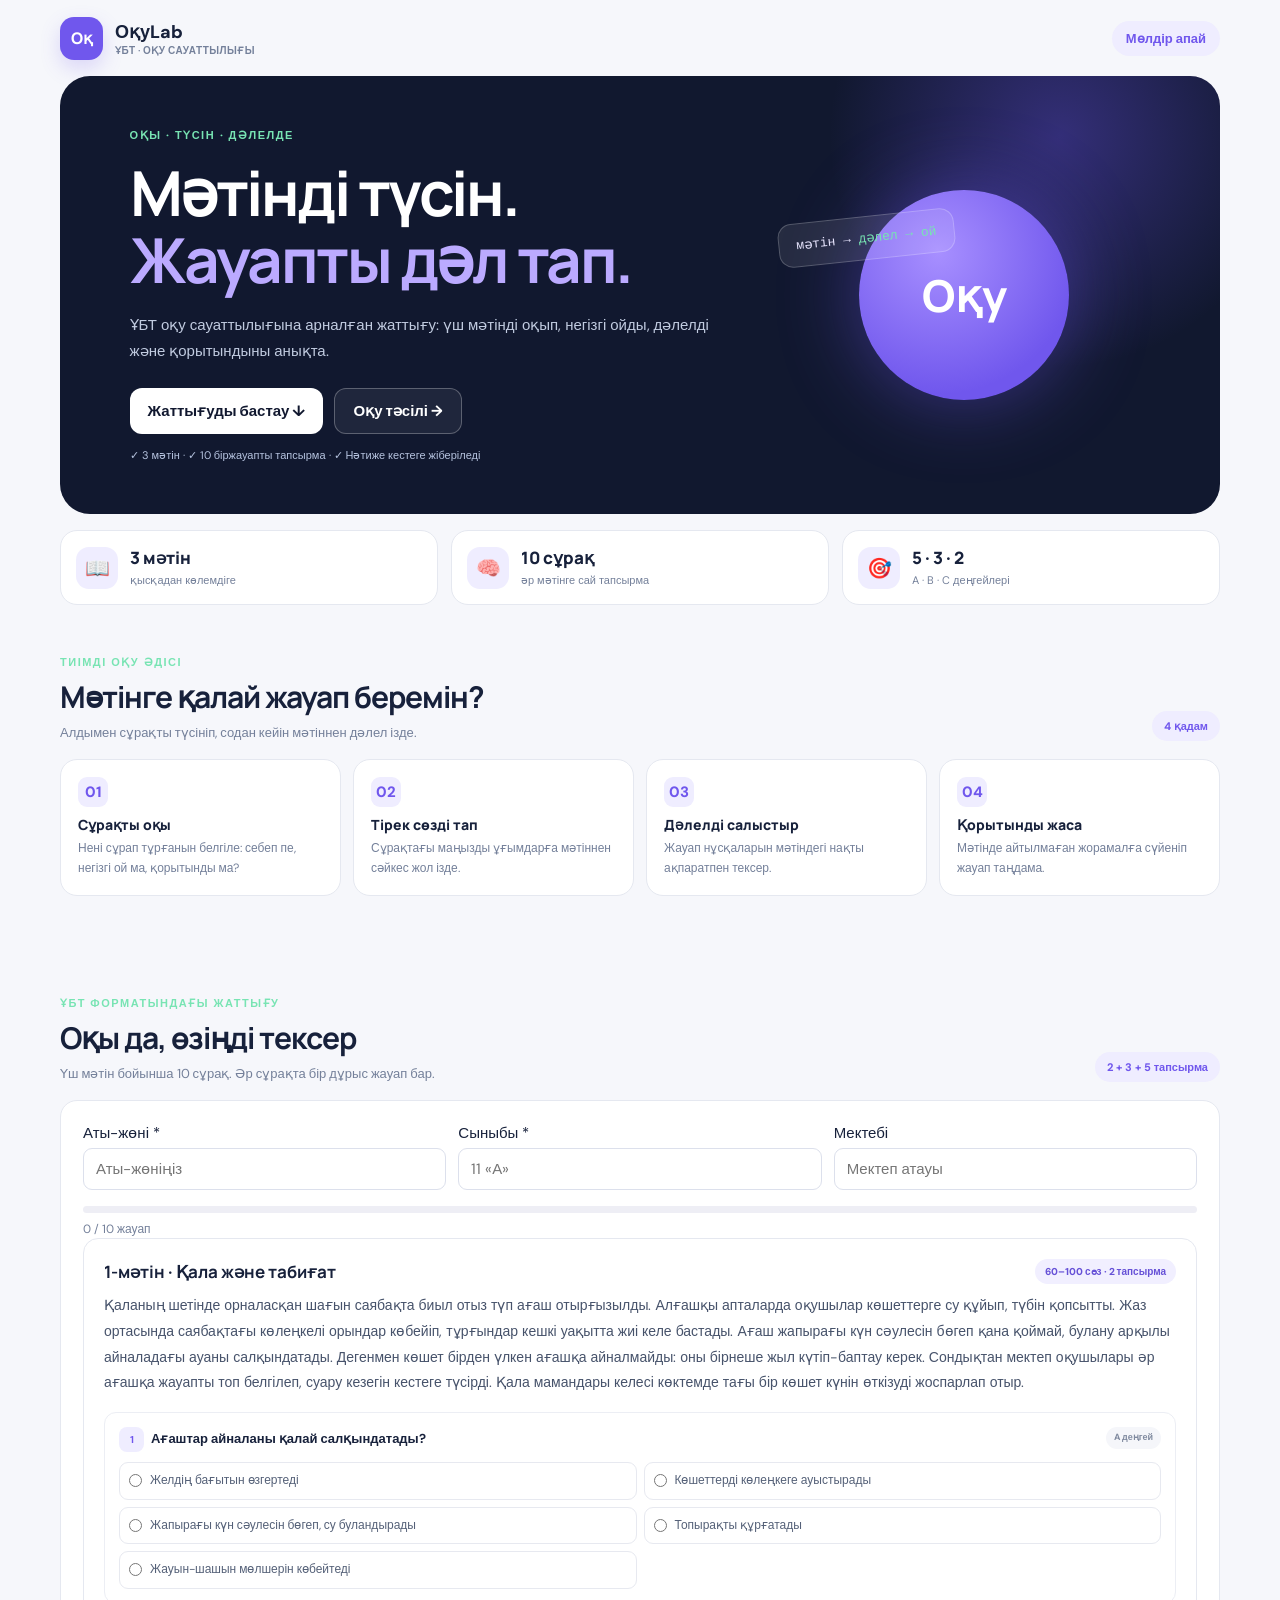
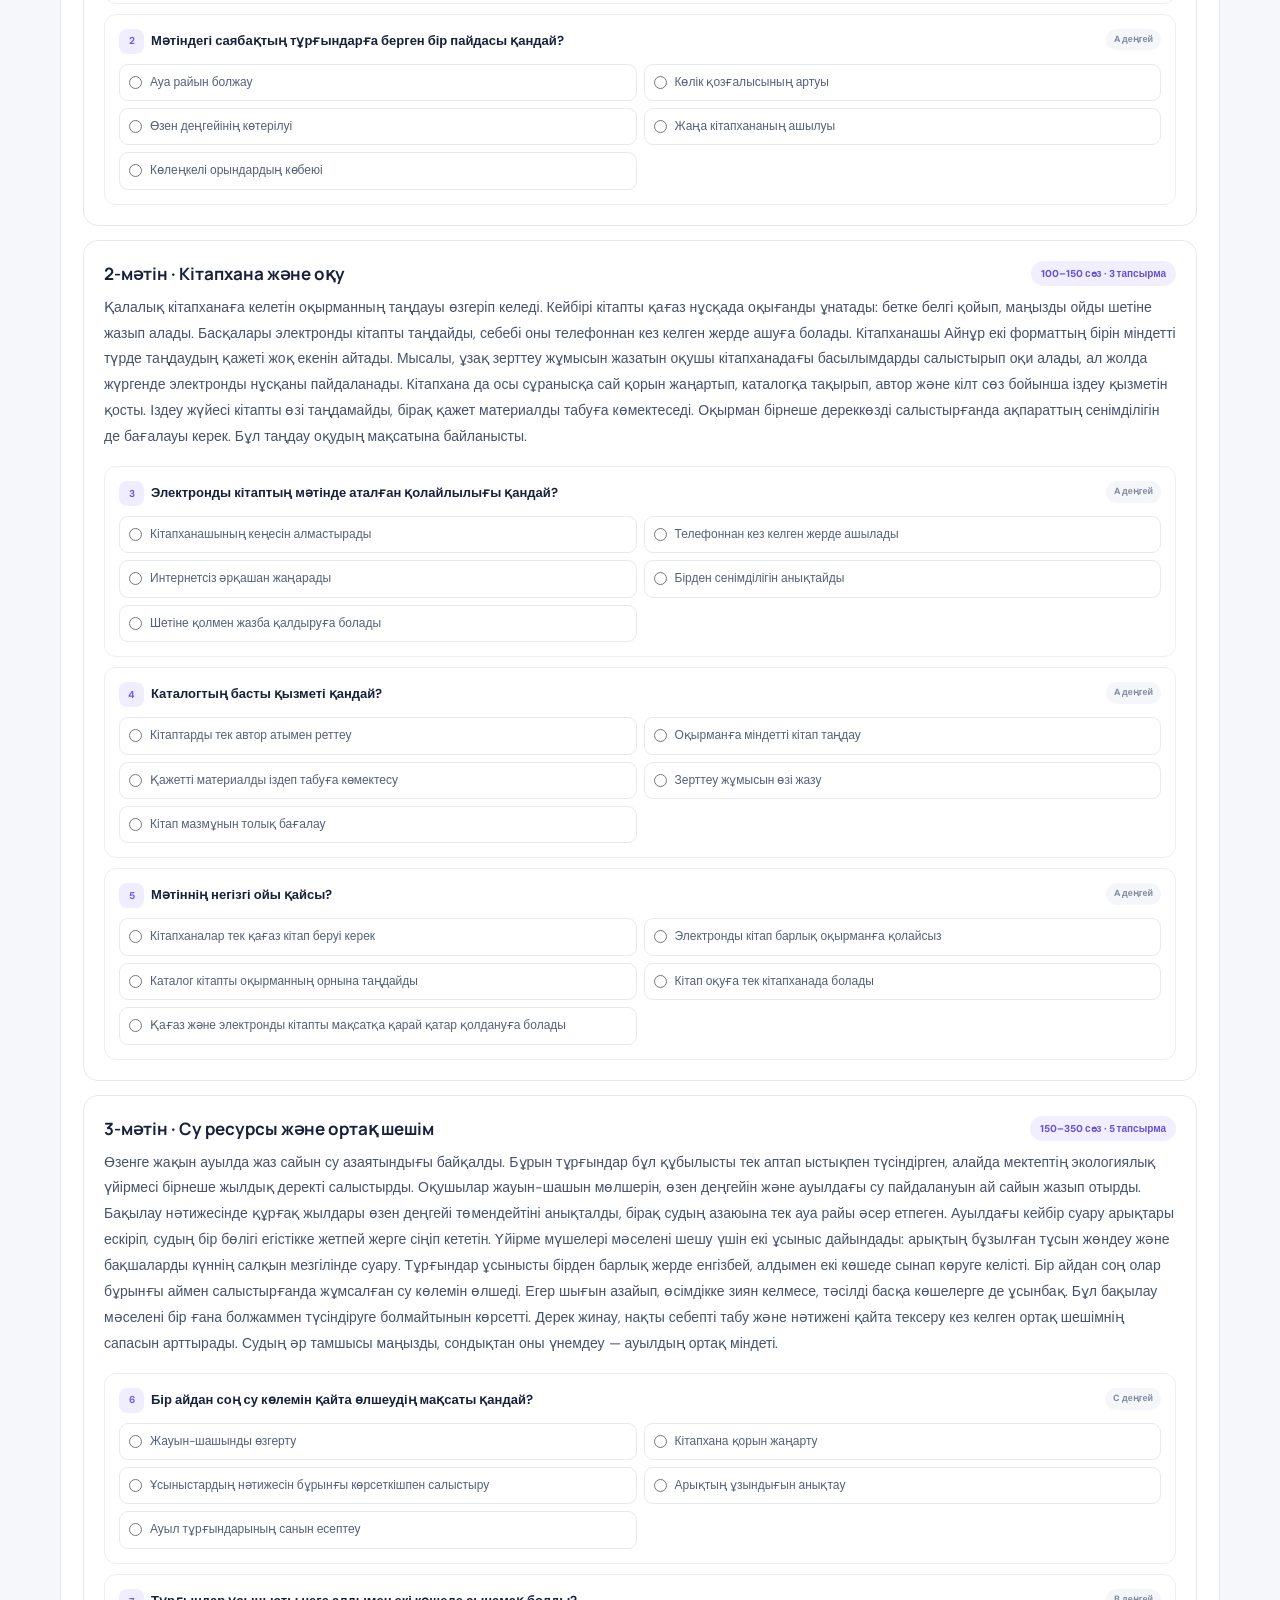
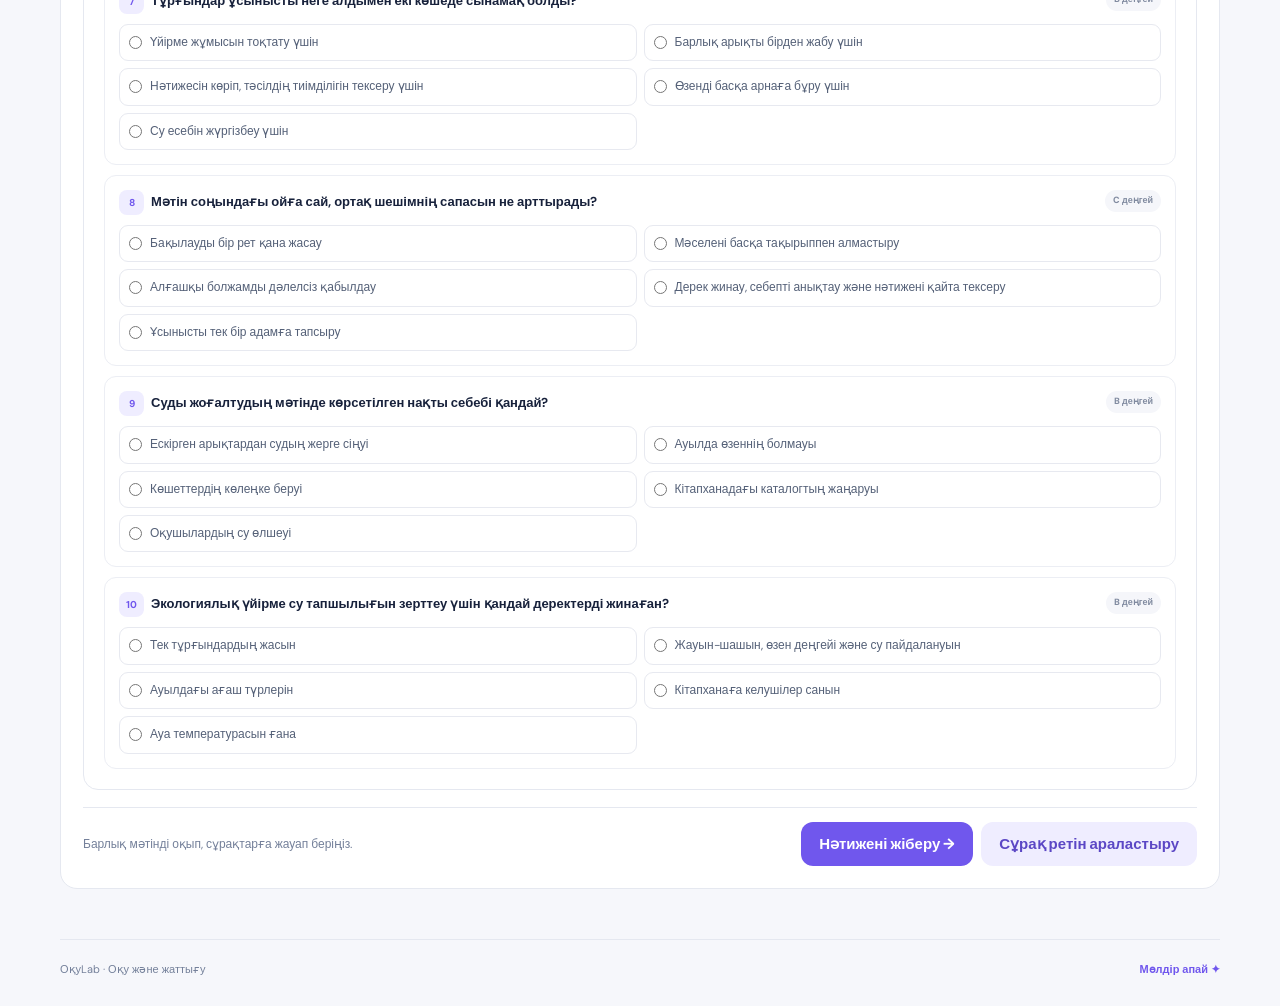
==== commit 3c7f92f4: "Match passage lengths to reading literacy format" ====
--- a/oku-sauattylygy/index.html
+++ b/oku-sauattylygy/index.html
@@ -33,8 +33,8 @@
 const WEB_APP_URL="https://script.google.com/macros/s/AKfycbxjf3YQZKInK4iXIGwNu0YBf8q5UrCsS0GgZFCSU4phKH71pPaY44_cF8Yo7GCppw3dcA/exec";
 const passages=[
  {title:"1-мәтін · Қала және табиғат",tag:"60–100 сөз · 2 тапсырма",text:"Қаланың шетінде орналасқан шағын саябақта биыл отыз түп ағаш отырғызылды. Алғашқы апталарда оқушылар көшеттерге су құйып, түбін қопсытты. Жаз ортасында саябақтағы көлеңкелі орындар көбейіп, тұрғындар кешкі уақытта жиі келе бастады. Ағаш жапырағы күн сәулесін бөгеп қана қоймай, булану арқылы айналадағы ауаны салқындатады. Дегенмен көшет бірден үлкен ағашқа айналмайды: оны бірнеше жыл күтіп-баптау керек. Сондықтан мектеп оқушылары әр ағашқа жауапты топ белгілеп, суару кезегін кестеге түсірді. Қала мамандары келесі көктемде тағы бір көшет күнін өткізуді жоспарлап отыр."},
- {title:"2-мәтін · Кітапхана және оқу",tag:"100–150 сөз · 3 тапсырма",text:"Қалалық кітапханаға келетін оқырманның таңдауы өзгеріп келеді. Кейбірі кітапты қағаз нұсқада оқығанды ұнатады: бетке белгі қойып, маңызды ойды шетіне жазып алады. Басқалары электронды кітапты таңдайды, себебі оны телефоннан кез келген жерде ашуға болады. Кітапханашы Айнұр екі форматтың бірін міндетті түрде таңдаудың қажеті жоқ екенін айтады. Мысалы, ұзақ зерттеу жұмысын жазатын оқушы кітапханадағы басылымдарды салыстырып оқи алады, ал жолда жүргенде электронды нұсқаны пайдаланады. Кітапхана да осы сұранысқа сай қорын жаңартып, каталогқа тақырып, автор және кілт сөз бойынша іздеу қызметін қосты. Іздеу жүйесі кітапты өзі таңдамайды, бірақ қажет материалды табуға көмектеседі. Оқырман бірнеше дереккөзді салыстырғанда ақпараттың сенімділігін де бағалауы керек."},
- {title:"3-мәтін · Су ресурсы және ортақ шешім",tag:"150–350 сөз · 5 тапсырма",text:"Өзенге жақын ауылда жаз сайын су азаятындығы байқалды. Бұрын тұрғындар бұл құбылысты тек аптап ыстықпен түсіндірген, алайда мектептің экологиялық үйірмесі бірнеше жылдық деректі салыстырды. Оқушылар жауын-шашын мөлшерін, өзен деңгейін және ауылдағы су пайдалануын ай сайын жазып отырды. Бақылау нәтижесінде құрғақ жылдары өзен деңгейі төмендейтіні анықталды, бірақ судың азаюына тек ауа райы әсер етпеген. Ауылдағы кейбір суару арықтары ескіріп, судың бір бөлігі егістікке жетпей жерге сіңіп кететін. Үйірме мүшелері мәселені шешу үшін екі ұсыныс дайындады: арықтың бұзылған тұсын жөндеу және бақшаларды күннің салқын мезгілінде суару. Тұрғындар ұсынысты бірден барлық жерде енгізбей, алдымен екі көшеде сынап көруге келісті. Бір айдан соң олар бұрынғы аймен салыстырғанда жұмсалған су көлемін өлшеді. Егер шығын азайып, өсімдікке зиян келмесе, тәсілді басқа көшелерге де ұсынбақ. Бұл бақылау мәселені бір ғана болжаммен түсіндіруге болмайтынын көрсетті. Дерек жинау, нақты себепті табу және нәтижені қайта тексеру кез келген ортақ шешімнің сапасын арттырады."}
+ {title:"2-мәтін · Кітапхана және оқу",tag:"100–150 сөз · 3 тапсырма",text:"Қалалық кітапханаға келетін оқырманның таңдауы өзгеріп келеді. Кейбірі кітапты қағаз нұсқада оқығанды ұнатады: бетке белгі қойып, маңызды ойды шетіне жазып алады. Басқалары электронды кітапты таңдайды, себебі оны телефоннан кез келген жерде ашуға болады. Кітапханашы Айнұр екі форматтың бірін міндетті түрде таңдаудың қажеті жоқ екенін айтады. Мысалы, ұзақ зерттеу жұмысын жазатын оқушы кітапханадағы басылымдарды салыстырып оқи алады, ал жолда жүргенде электронды нұсқаны пайдаланады. Кітапхана да осы сұранысқа сай қорын жаңартып, каталогқа тақырып, автор және кілт сөз бойынша іздеу қызметін қосты. Іздеу жүйесі кітапты өзі таңдамайды, бірақ қажет материалды табуға көмектеседі. Оқырман бірнеше дереккөзді салыстырғанда ақпараттың сенімділігін де бағалауы керек. Бұл таңдау оқудың мақсатына байланысты."},
+ {title:"3-мәтін · Су ресурсы және ортақ шешім",tag:"150–350 сөз · 5 тапсырма",text:"Өзенге жақын ауылда жаз сайын су азаятындығы байқалды. Бұрын тұрғындар бұл құбылысты тек аптап ыстықпен түсіндірген, алайда мектептің экологиялық үйірмесі бірнеше жылдық деректі салыстырды. Оқушылар жауын-шашын мөлшерін, өзен деңгейін және ауылдағы су пайдалануын ай сайын жазып отырды. Бақылау нәтижесінде құрғақ жылдары өзен деңгейі төмендейтіні анықталды, бірақ судың азаюына тек ауа райы әсер етпеген. Ауылдағы кейбір суару арықтары ескіріп, судың бір бөлігі егістікке жетпей жерге сіңіп кететін. Үйірме мүшелері мәселені шешу үшін екі ұсыныс дайындады: арықтың бұзылған тұсын жөндеу және бақшаларды күннің салқын мезгілінде суару. Тұрғындар ұсынысты бірден барлық жерде енгізбей, алдымен екі көшеде сынап көруге келісті. Бір айдан соң олар бұрынғы аймен салыстырғанда жұмсалған су көлемін өлшеді. Егер шығын азайып, өсімдікке зиян келмесе, тәсілді басқа көшелерге де ұсынбақ. Бұл бақылау мәселені бір ғана болжаммен түсіндіруге болмайтынын көрсетті. Дерек жинау, нақты себепті табу және нәтижені қайта тексеру кез келген ортақ шешімнің сапасын арттырады. Судың әр тамшысы маңызды, сондықтан оны үнемдеу — ауылдың ортақ міндеті."}
 ];
 const questions=[
  {p:0,level:"A",q:"Мәтіндегі саябақтың тұрғындарға берген бір пайдасы қандай?",o:["Көлеңкелі орындардың көбеюі","Жаңа кітапхананың ашылуы","Көлік қозғалысының артуы","Өзен деңгейінің көтерілуі","Ауа райын болжау"],a:0,e:"Мәтінде жаз ортасында көлеңкелі орындар көбейіп, тұрғындар саябаққа жиі келе бастағаны айтылған."},
